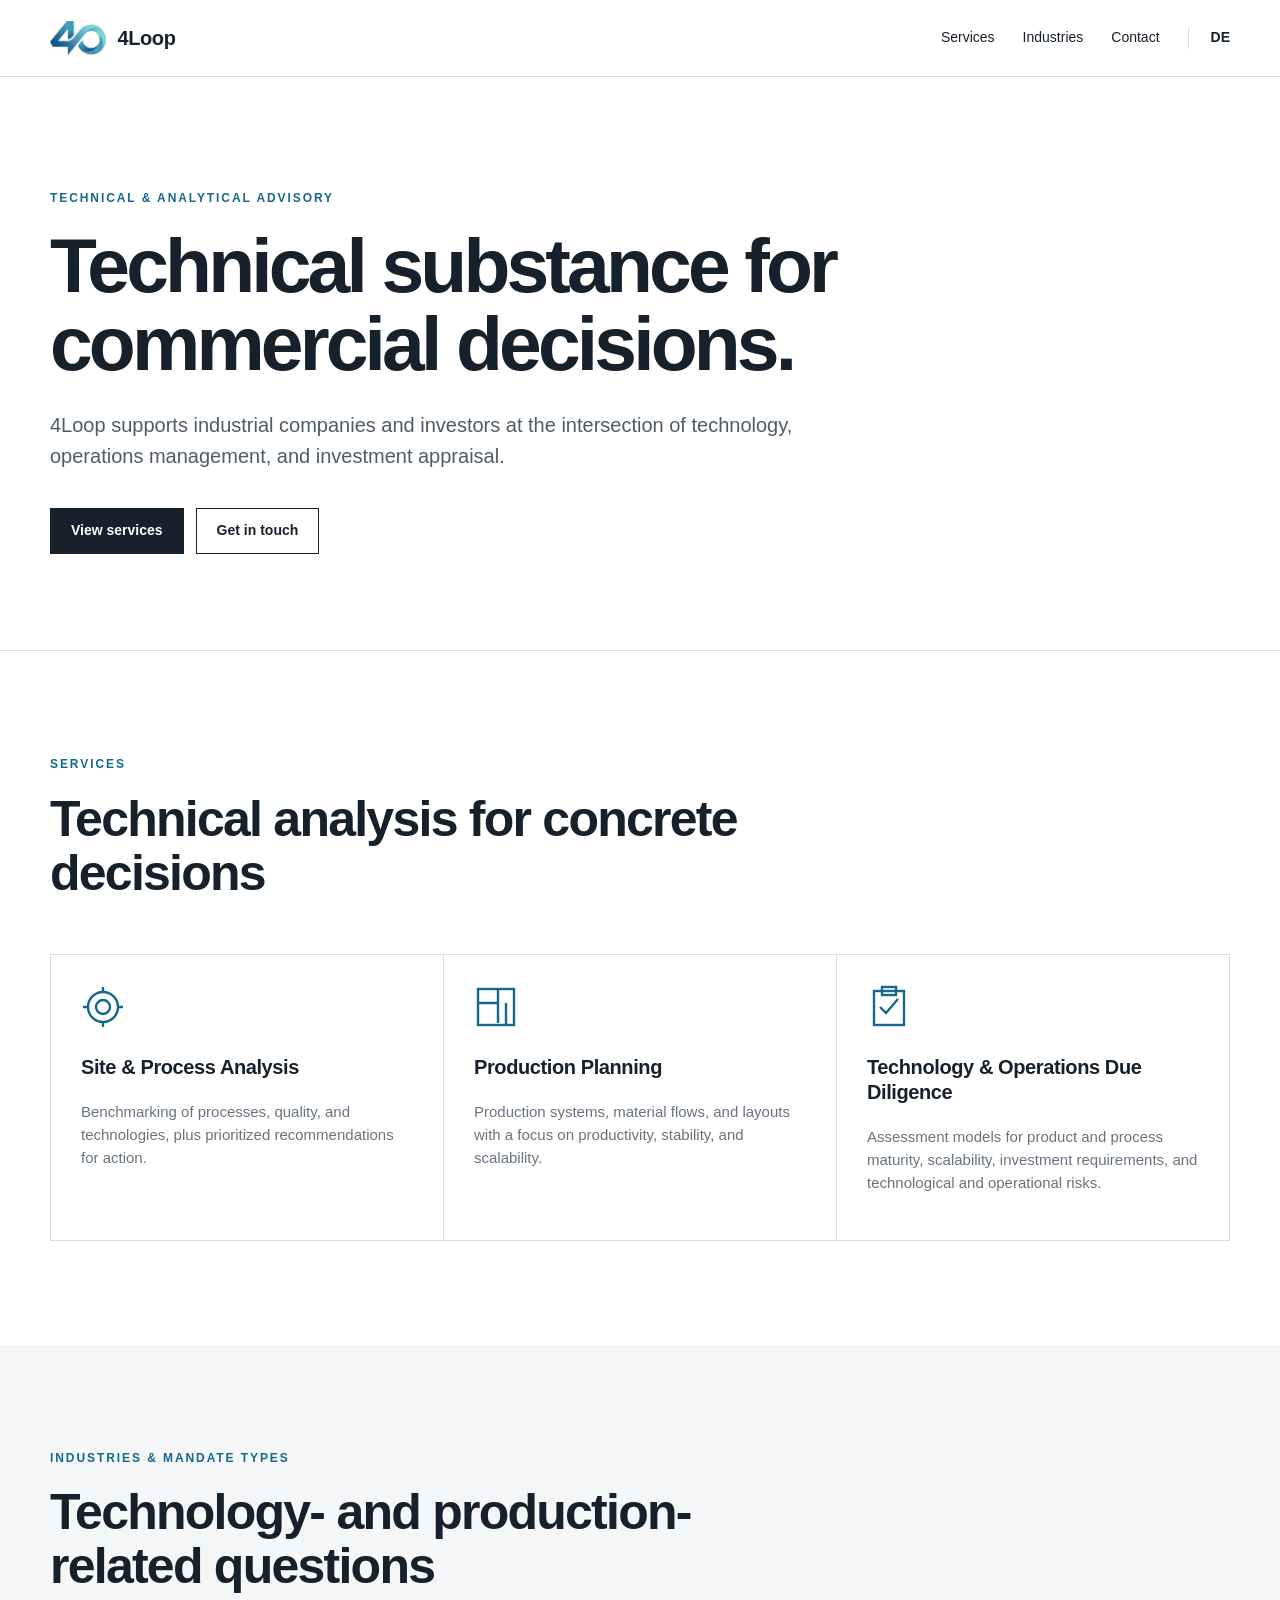
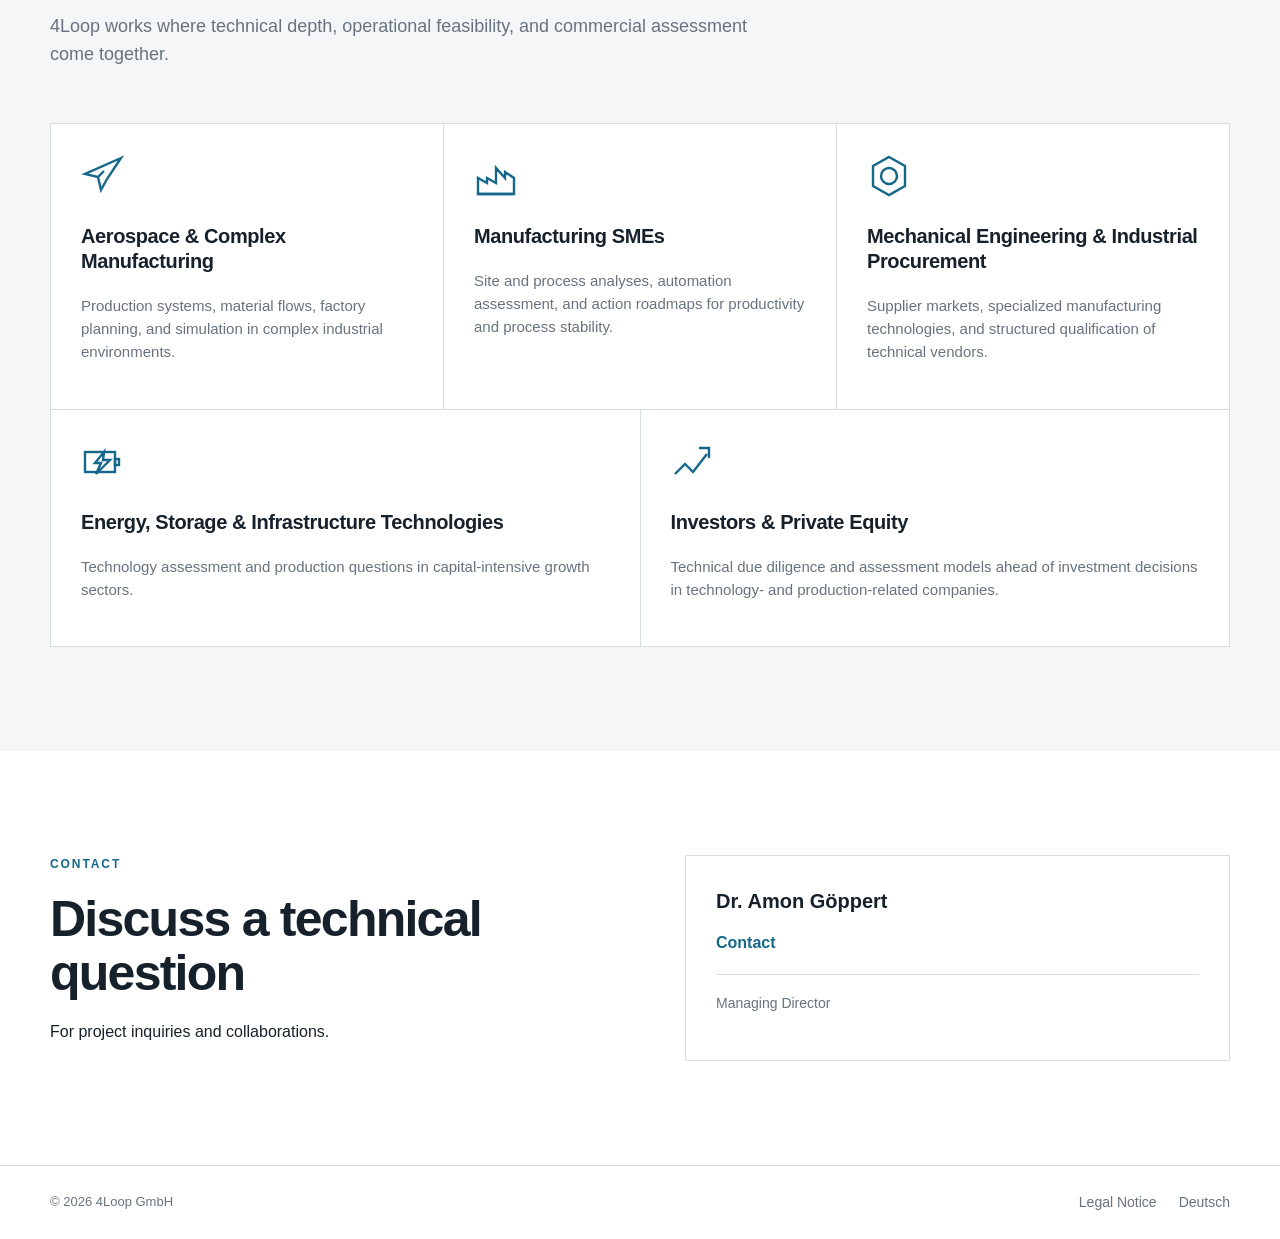
==== en/index.html @ bab1784b "Kontakt-Link vereinfachen, englische Website-Version ergänzen Kontakt-Sektion zeigt jetzt "Kontakt" " ====
<!doctype html>
<html lang="en">
<head>
  <meta charset="utf-8">
  <meta name="viewport" content="width=device-width, initial-scale=1">
  <meta name="description" content="4Loop GmbH – technical and analytical advisory for production, operations, and investment decisions.">
  <meta name="robots" content="noindex, nofollow">
  <title>4Loop GmbH | Technical Advisory for Production and Investment Decisions</title>
  <link rel="stylesheet" href="../styles.css">
</head>
<body>
  <header class="site-header">
    <div class="container header-inner">
      <a class="brand" href="./" aria-label="4Loop home">
        <img class="brand-mark" src="../assets/logo.png" alt="4Loop">
        <span class="brand-name">4Loop</span>
      </a>
      <nav class="nav" aria-label="Main navigation">
        <a href="#services">Services</a>
        <a href="#industries">Industries</a>
        <a href="#contact">Contact</a>
        <a class="lang-link" href="../" lang="de">DE</a>
      </nav>
    </div>
  </header>

  <main>
    <section class="hero">
      <div class="container">
        <p class="eyebrow">Technical & Analytical Advisory</p>
        <h1>Technical substance for commercial decisions.</h1>
        <p class="hero-copy">4Loop supports industrial companies and investors at the intersection of technology, operations management, and investment appraisal.</p>
        <div class="hero-actions">
          <a class="button primary" href="#services">View services</a>
          <a class="button secondary" href="#contact">Get in touch</a>
        </div>
      </div>
    </section>

    <section class="section" id="services">
      <div class="container">
        <div class="section-heading">
          <p class="eyebrow">Services</p>
          <h2>Technical analysis for concrete decisions</h2>
        </div>
        <div class="card-grid services-grid">
          <article class="card">
            <span class="card-icon" aria-hidden="true"><svg viewBox="0 0 44 44" fill="none" stroke="currentColor" stroke-width="2.4"><circle cx="22" cy="22" r="15"/><circle cx="22" cy="22" r="7"/><path d="M22 2v6M22 36v6M2 22h6M36 22h6"/></svg></span>
            <h3>Site & Process Analysis</h3>
            <p>Benchmarking of processes, quality, and technologies, plus prioritized recommendations for action.</p>
          </article>
          <article class="card">
            <span class="card-icon" aria-hidden="true"><svg viewBox="0 0 44 44" fill="none" stroke="currentColor" stroke-width="2.4"><rect x="4" y="4" width="36" height="36"/><path d="M4 18h20M24 4v34M32 18v22"/></svg></span>
            <h3>Production Planning</h3>
            <p>Production systems, material flows, and layouts with a focus on productivity, stability, and scalability.</p>
          </article>
          <article class="card">
            <span class="card-icon" aria-hidden="true"><svg viewBox="0 0 44 44" fill="none" stroke="currentColor" stroke-width="2.4"><rect x="7" y="6" width="30" height="34"/><rect x="15" y="2" width="14" height="8"/><path d="M13 22l6 6 12-14"/></svg></span>
            <h3>Technology & Operations Due Diligence</h3>
            <p>Assessment models for product and process maturity, scalability, investment requirements, and technological and operational risks.</p>
          </article>
        </div>
      </div>
    </section>

    <section class="section section-muted" id="industries">
      <div class="container">
        <div class="section-heading">
          <p class="eyebrow">Industries & Mandate Types</p>
          <h2>Technology- and production-related questions</h2>
          <p>4Loop works where technical depth, operational feasibility, and commercial assessment come together.</p>
        </div>
        <div class="industry-grid">
          <article class="industry">
            <span class="card-icon" aria-hidden="true"><svg viewBox="0 0 44 44" fill="none" stroke="currentColor" stroke-width="2.4"><path d="M40 4 4 20l13 3 3 13 6-11z"/><path d="M17 23l6-6"/></svg></span>
            <h3>Aerospace & Complex Manufacturing</h3>
            <p>Production systems, material flows, factory planning, and simulation in complex industrial environments.</p>
          </article>
          <article class="industry">
            <span class="card-icon" aria-hidden="true"><svg viewBox="0 0 44 44" fill="none" stroke="currentColor" stroke-width="2.4"><path d="M4 40V24l9 5v-5l9 5V14l9 10v-6l9 6v16z"/><path d="M4 40h35"/></svg></span>
            <h3>Manufacturing SMEs</h3>
            <p>Site and process analyses, automation assessment, and action roadmaps for productivity and process stability.</p>
          </article>
          <article class="industry">
            <span class="card-icon" aria-hidden="true"><svg viewBox="0 0 44 44" fill="none" stroke="currentColor" stroke-width="2.4"><path d="M22 3 38 12v20L22 41 6 32V12z"/><circle cx="22" cy="22" r="8"/></svg></span>
            <h3>Mechanical Engineering & Industrial Procurement</h3>
            <p>Supplier markets, specialized manufacturing technologies, and structured qualification of technical vendors.</p>
          </article>
          <article class="industry">
            <span class="card-icon" aria-hidden="true"><svg viewBox="0 0 44 44" fill="none" stroke="currentColor" stroke-width="2.4"><rect x="4" y="12" width="30" height="20"/><rect x="34" y="19" width="4" height="6"/><path d="M23 12l-9 11h6l-5 11 14-14h-7z"/></svg></span>
            <h3>Energy, Storage & Infrastructure Technologies</h3>
            <p>Technology assessment and production questions in capital-intensive growth sectors.</p>
          </article>
          <article class="industry">
            <span class="card-icon" aria-hidden="true"><svg viewBox="0 0 44 44" fill="none" stroke="currentColor" stroke-width="2.4"><path d="M4 34l10-10 8 8 14-18"/><path d="M28 8h10v10"/></svg></span>
            <h3>Investors & Private Equity</h3>
            <p>Technical due diligence and assessment models ahead of investment decisions in technology- and production-related companies.</p>
          </article>
        </div>
      </div>
    </section>

    <section class="section contact-section" id="contact">
      <div class="container contact-grid">
        <div>
          <p class="eyebrow">Contact</p>
          <h2>Discuss a technical question</h2>
          <p>For project inquiries and collaborations.</p>
        </div>
        <address class="contact-card">
          <strong>Dr. Amon Göppert</strong>
          <a class="contact-mail" href="mailto:4loop.gmbh@gmail.com">Contact</a>
          <span class="contact-meta">Managing Director</span>
        </address>
      </div>
    </section>
  </main>

  <footer class="site-footer">
    <div class="container footer-inner">
      <span>© 2026 4Loop GmbH</span>
      <div class="footer-links">
        <a href="impressum.html">Legal Notice</a>
        <a href="../" lang="de">Deutsch</a>
      </div>
    </div>
  </footer>
</body>
</html>
---- styles.css ----
:root{--ink:#17212b;--muted:#68737f;--line:#d8dde2;--paper:#fff;--soft:#f4f6f7;--accent:#16688a;--dark:#101820;--max:1180px}*{box-sizing:border-box}html{scroll-behavior:smooth}body{margin:0;font-family:Inter,ui-sans-serif,-apple-system,BlinkMacSystemFont,"Segoe UI",Helvetica,Arial,sans-serif;color:var(--ink);background:var(--paper);line-height:1.55}.container{width:min(calc(100% - 48px),var(--max));margin:auto}.site-header{position:sticky;top:0;z-index:10;background:rgba(255,255,255,.96);border-bottom:1px solid var(--line);backdrop-filter:blur(10px)}.header-inner{height:76px;display:flex;align-items:center;justify-content:space-between}.brand{display:flex;align-items:center;gap:11px;color:var(--ink);text-decoration:none}.brand-mark{display:block;height:34px;width:auto}.brand-name{font-size:20px;font-weight:750;letter-spacing:-.02em}.nav{display:flex;align-items:center;gap:28px}.nav a,.footer-links a{color:inherit;text-decoration:none;font-size:14px}.nav a:hover,.footer-links a:hover{color:var(--accent)}.lang-link{padding-left:22px;border-left:1px solid var(--line);font-weight:700}.hero{padding:112px 0 96px;border-bottom:1px solid var(--line)}.eyebrow{margin:0 0 18px;text-transform:uppercase;letter-spacing:.16em;font-size:12px;font-weight:800;color:var(--accent)}h1,h2,h3,p{margin-top:0}h1{font-size:clamp(48px,6vw,78px);line-height:1.02;letter-spacing:-.05em;max-width:850px;margin-bottom:28px}h2{font-size:clamp(34px,4vw,50px);line-height:1.08;letter-spacing:-.035em;margin-bottom:20px}h3{font-size:20px;line-height:1.25;letter-spacing:-.02em}.hero-copy{max-width:750px;font-size:20px;color:#4f5b66}.hero-actions{display:flex;gap:12px;margin-top:36px}.button{display:inline-flex;align-items:center;justify-content:center;min-height:46px;padding:0 20px;border:1px solid var(--ink);text-decoration:none;font-size:14px;font-weight:700}.button.primary{background:var(--ink);color:#fff}.button.primary:hover{background:var(--accent);border-color:var(--accent)}.button.secondary{color:var(--ink);background:#fff}.section{padding:104px 0}.section-muted{background:var(--soft)}.section-heading{max-width:780px;margin-bottom:54px}.section-heading>p:last-child{font-size:18px;color:var(--muted);max-width:700px}.card-grid{display:grid;grid-template-columns:repeat(3,1fr);border-top:1px solid var(--line);border-left:1px solid var(--line)}.card{min-height:250px;padding:30px;border-right:1px solid var(--line);border-bottom:1px solid var(--line)}.card p,.industry p{color:var(--muted);font-size:15px}.industry-grid{display:grid;grid-template-columns:repeat(6,1fr);gap:1px;background:var(--line);border:1px solid var(--line)}.industry{grid-column:span 2;background:var(--paper);padding:30px;min-height:220px}.industry:nth-child(4),.industry:nth-child(5){grid-column:span 3}.card-icon{display:block;width:44px;height:44px;color:var(--accent)}.card-icon svg{width:100%;height:100%}.card h3,.industry h3{margin-top:26px}.contact-grid{display:grid;grid-template-columns:1fr 1fr;gap:90px}.contact-card{font-style:normal;display:flex;flex-direction:column;padding:30px;border:1px solid var(--line);font-size:16px}.contact-card strong{font-size:20px;margin-bottom:14px}.contact-mail{color:var(--accent);font-weight:700;text-decoration:none}.contact-mail:hover{text-decoration:underline}.contact-meta{margin-top:18px;padding-top:18px;border-top:1px solid var(--line);color:var(--muted);font-size:14px}.site-footer{border-top:1px solid var(--line);padding:26px 0;color:var(--muted)}.footer-inner{display:flex;justify-content:space-between;font-size:13px}.footer-links{display:flex;gap:22px}.legal{max-width:820px}.legal h1{font-size:48px}.legal h2{font-size:24px;margin-top:42px}.legal p{color:#4f5b66}@media(max-width:900px){.nav a:not(.lang-link){display:none}.contact-grid{grid-template-columns:1fr;gap:50px}.card-grid{grid-template-columns:1fr 1fr}.industry-grid{grid-template-columns:repeat(4,1fr)}.industry,.industry:nth-child(4){grid-column:span 2}.industry:nth-child(5){grid-column:1/-1}.hero{padding-top:80px}}@media(max-width:600px){.container{width:min(calc(100% - 30px),var(--max))}.header-inner{height:66px}.hero{padding:64px 0}.section{padding:72px 0}.card-grid{grid-template-columns:1fr}.industry-grid{grid-template-columns:1fr}.industry,.industry:nth-child(4),.industry:nth-child(5){grid-column:span 1}h1{font-size:46px}.hero-actions{flex-direction:column;align-items:stretch}.footer-inner{gap:20px;flex-direction:column}}
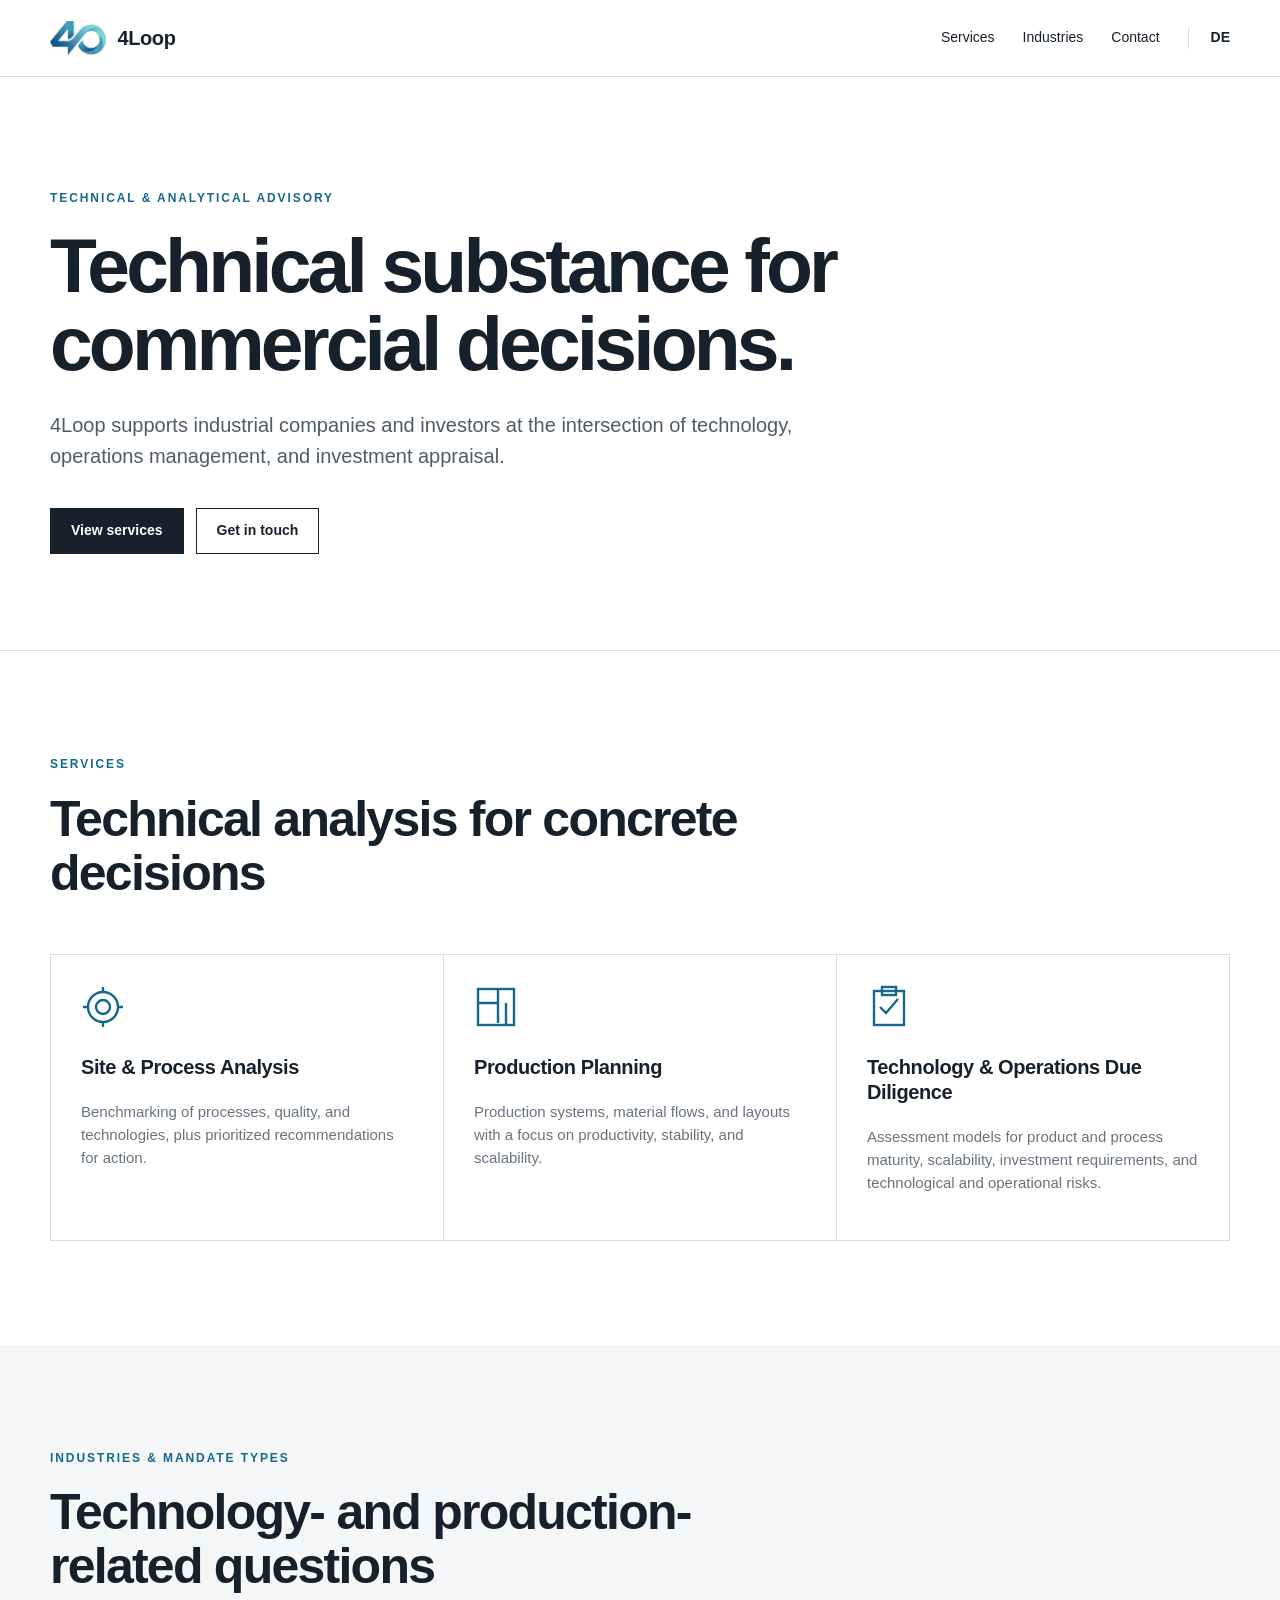
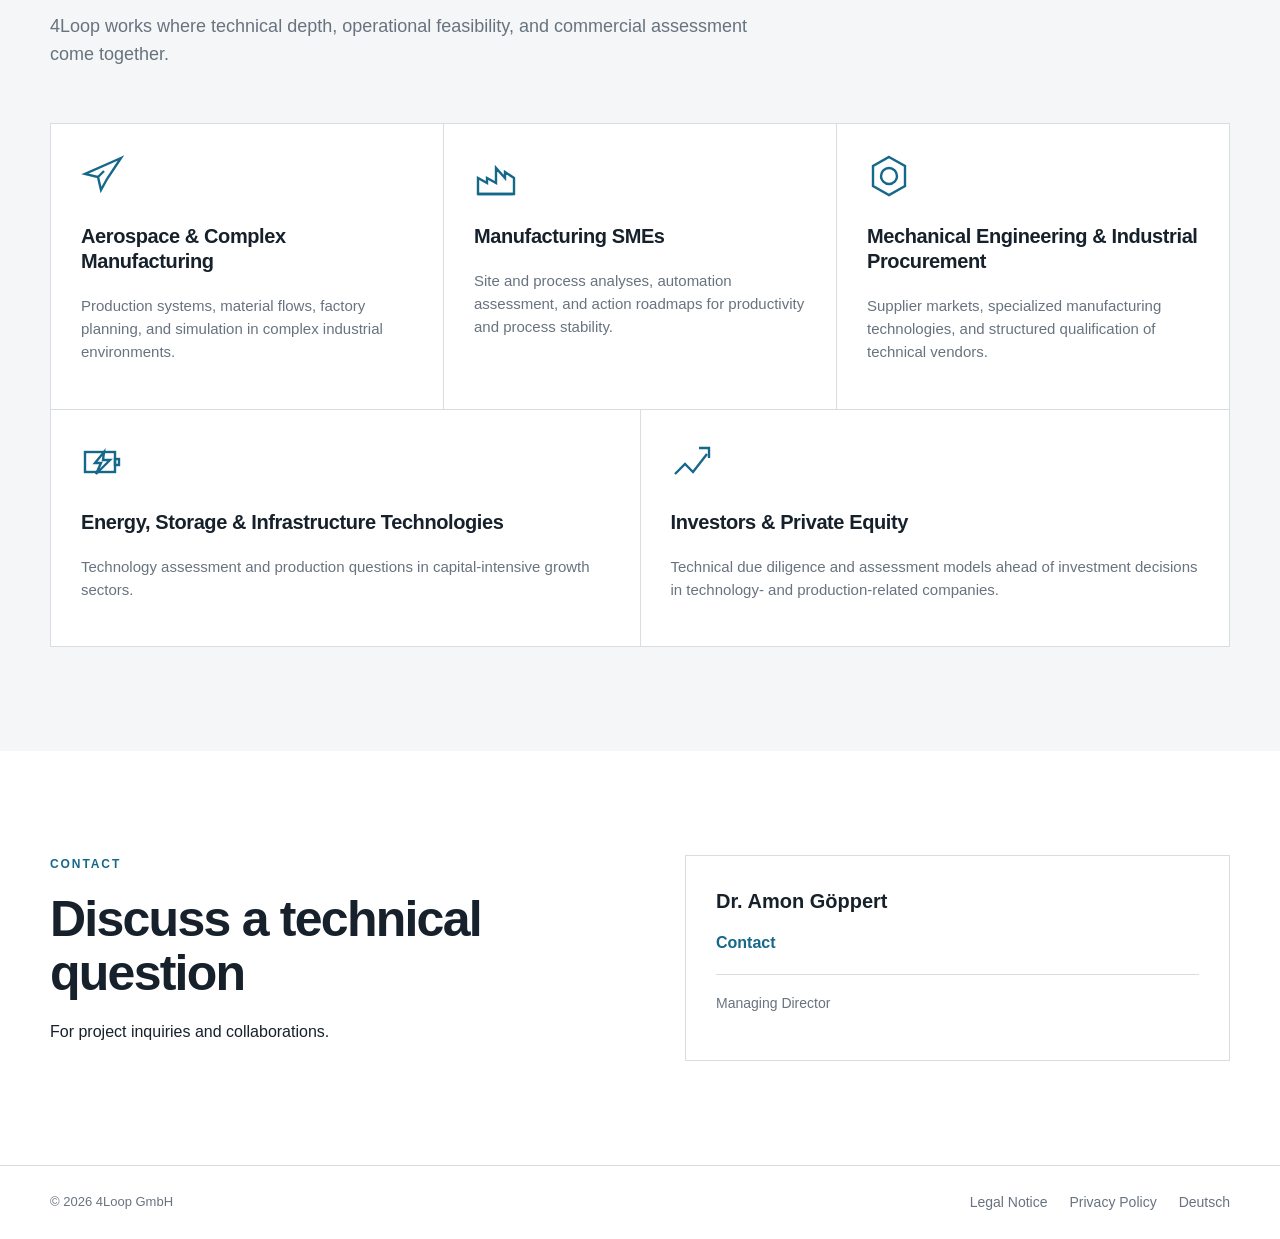
==== commit 41276690: "Datenschutzerklärung ergänzen (DE + EN) Neue Unterseiten datenschutz.html / en/datenschutz.html, ana" ====
--- a/en/index.html
+++ b/en/index.html
@@ -121,6 +121,7 @@
       <span>© 2026 4Loop GmbH</span>
       <div class="footer-links">
         <a href="impressum.html">Legal Notice</a>
+        <a href="datenschutz.html">Privacy Policy</a>
         <a href="../" lang="de">Deutsch</a>
       </div>
     </div>
